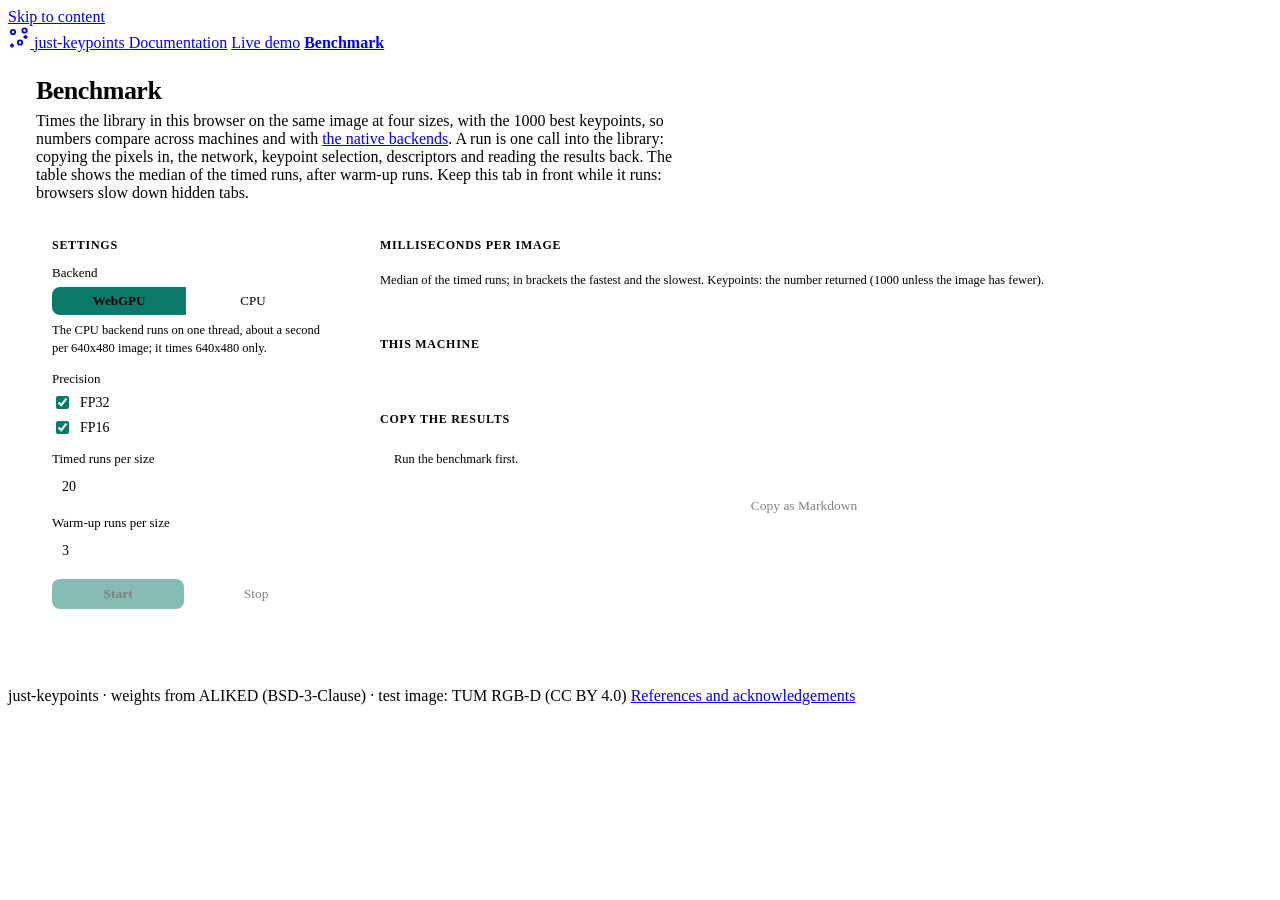
==== docs/_extra/bench/index.html @ a27e04f6 "M7: documentation site with live demo and benchmark page, Cloudflare Pages deploy - docs/: Sphinx + " ====
<!doctype html>
<html lang="en">
<head>
<meta charset="utf-8">
<meta name="viewport" content="width=device-width, initial-scale=1">
<meta name="color-scheme" content="light dark">
<title>Benchmark · just-keypoints</title>
<meta name="description" content="Time ALIKED keypoint and descriptor extraction in your browser on a fixed set of image sizes.">
<link rel="preconnect" href="https://fonts.googleapis.com">
<link rel="preconnect" href="https://fonts.gstatic.com" crossorigin>
<link rel="stylesheet" href="https://fonts.googleapis.com/css2?family=Inter:wght@400;500;600;700&amp;family=IBM+Plex+Mono:wght@400;500&amp;display=swap">
<link rel="stylesheet" href="../_static/jkp.css">
<link rel="stylesheet" href="../app.css">
</head>
<body>
<a class="jk-skip" href="#content">Skip to content</a>
<header class="jk-top">
  <div class="jk-top-in">
    <a class="jk-brand" href="../index.html">
      <svg width="22" height="22" viewBox="0 0 22 22" aria-hidden="true" fill="none" stroke="currentColor" stroke-width="1.8"><circle cx="5" cy="6" r="2.2"></circle><circle cx="16.5" cy="4.5" r="2.2"></circle><circle cx="12" cy="16.5" r="2.2"></circle><path d="M2 19.5h4M4 17.5v4M15.5 11h4M17.5 9v4"></path></svg>
      <span>just-keypoints</span>
    </a>
    <span class="jk-grow"></span>
    <a class="jk-toplink" href="../index.html">Documentation</a>
    <a class="jk-toplink" href="../demo/index.html">Live demo</a>
    <a class="jk-toplink" href="../bench/index.html" aria-current="page"><strong>Benchmark</strong></a>
  </div>
</header>

<main class="app" id="content">
  <h1>Benchmark</h1>
  <p class="lede">Times the library in this browser on the same image at four sizes, with the 1000 best keypoints, so
  numbers compare across machines and with <a href="../accuracy-and-speed.html">the native backends</a>.
  A run is one call into the library: copying the pixels in, the network, keypoint selection, descriptors and
  reading the results back. The table shows the median of the timed runs, after warm-up runs. Keep this tab in
  front while it runs: browsers slow down hidden tabs.</p>

  <div class="banner warn" id="banner" hidden></div>

  <div class="layout">
    <div>
      <section class="panel" aria-labelledby="h-set">
        <h2 id="h-set">Settings</h2>
        <div class="field">
          <span class="label">Backend</span>
          <div class="seg" role="radiogroup" aria-label="Backend">
            <label><input type="radio" name="backend" value="webgpu" checked>WebGPU</label>
            <label><input type="radio" name="backend" value="cpu">CPU</label>
          </div>
          <p class="hint">The CPU backend runs on one thread, about a second per 640x480 image; it times 640x480 only.</p>
        </div>
        <div class="field">
          <span class="label">Precision</span>
          <label class="check"><input type="checkbox" id="fp32" checked>FP32</label>
          <label class="check"><input type="checkbox" id="fp16" checked>FP16 <span class="hint" id="fp16-hint"></span></label>
        </div>
        <div class="field">
          <label for="runs">Timed runs per size</label>
          <input type="number" id="runs" min="1" max="200" value="20">
        </div>
        <div class="field">
          <label for="warmup">Warm-up runs per size</label>
          <input type="number" id="warmup" min="0" max="50" value="3">
        </div>
        <div class="row"><button type="button" class="primary" id="start" disabled>Start</button><button type="button" id="stop" disabled>Stop</button></div>
        <p class="hint" id="progress"></p>
      </section>
    </div>
    <div>
      <section class="panel" aria-labelledby="h-res">
        <h2 id="h-res">Milliseconds per image</h2>
        <table class="t" id="results"><thead></thead><tbody></tbody></table>
        <p class="hint">Median of the timed runs; in brackets the fastest and the slowest. Keypoints: the number
        returned (1000 unless the image has fewer).</p>
      </section>
      <section class="panel" aria-labelledby="h-env">
        <h2 id="h-env">This machine</h2>
        <dl class="kv" id="env"></dl>
      </section>
      <section class="panel" aria-labelledby="h-copy">
        <h2 id="h-copy">Copy the results</h2>
        <pre class="out" id="md">Run the benchmark first.</pre>
        <div class="row"><button type="button" id="copy" disabled>Copy as Markdown</button></div>
      </section>
    </div>
  </div>
</main>

<footer class="jk-foot">
  <div class="jk-foot-in">
    <span>just-keypoints · weights from ALIKED (BSD-3-Clause) · test image: TUM RGB-D (CC BY 4.0)</span>
    <a href="../references.html">References and acknowledgements</a>
  </div>
</footer>
<script type="module" src="bench.js"></script>
</body>
</html>
---- docs/_extra/app.css ----
/* The demo and benchmark pages, on top of the documentation's stylesheet (_static/jkp.css): its colours, type
   and top bar, with a wide layout of controls and results. */

:root { --accent: #0b7a68; --ok: #1a7f37; --bad: #b42318; }
@media (prefers-color-scheme: dark) { :root { --accent: #4fd1b5; --ok: #4ac26b; --bad: #ff7b72; } }

.app { max-width: 1280px; margin: 0 auto; padding: 24px 28px 56px; }
.app h1 { font-size: 26px; font-weight: 700; letter-spacing: -0.02em; margin: 0 0 6px; color: var(--text); }
.app .lede { color: var(--body); margin: 0 0 20px; max-width: 80ch; }
.app .lede a { white-space: nowrap; }

.banner { border-radius: 10px; padding: 12px 16px; margin: 0 0 20px; font-size: 14px; background: var(--tint); color: var(--note-text); }
.banner.warn { background: var(--warn-bg); color: var(--warn-text); }
.banner[hidden] { display: none; }

.layout { display: grid; grid-template-columns: 300px minmax(0, 1fr); gap: 28px; align-items: start; }
@media (max-width: 900px) { .layout { grid-template-columns: minmax(0, 1fr); } }

.panel { border: 1px solid var(--line); border-radius: 12px; padding: 16px; background: var(--page); }
.panel + .panel { margin-top: 16px; }
.panel h2 { font-size: 12px; font-weight: 600; letter-spacing: 0.06em; text-transform: uppercase; color: var(--muted); margin: 0 0 12px; }
.field { margin: 0 0 14px; }
.field:last-child { margin-bottom: 0; }
.field > label, .field > .label { display: flex; justify-content: space-between; gap: 8px; font-size: 13px; font-weight: 500; color: var(--text); margin-bottom: 6px; }
.field output, .field .value { font-family: var(--mono); font-size: 12.5px; color: var(--muted); font-weight: 400; }
.hint { font-size: 12.5px; color: var(--muted); margin: 6px 0 0; line-height: 1.45; }

select, input[type="number"] {
  font: inherit; font-size: 14px; width: 100%; box-sizing: border-box; padding: 6px 10px;
  border: 1px solid var(--field); border-radius: 8px; background: var(--soft); color: var(--text);
}
input[type="range"] { width: 100%; accent-color: var(--accent); margin: 0; }
input[type="checkbox"] { accent-color: var(--accent); }
.check { display: flex; align-items: center; gap: 8px; font-size: 14px; color: var(--text); margin: 0 0 6px; }
.field > label.check { justify-content: flex-start; font-weight: 400; font-size: 14px; }

.seg { display: flex; border: 1px solid var(--field); border-radius: 8px; overflow: hidden; }
.seg label { flex: 1; text-align: center; font-size: 13px; padding: 6px 4px; cursor: pointer; color: var(--body); background: var(--soft); border-left: 1px solid var(--field); }
.seg label:first-child { border-left: 0; }
.seg input { position: absolute; opacity: 0; pointer-events: none; }
.seg label:has(input:checked) { background: var(--accent); color: var(--on-accent); font-weight: 600; }
.seg label:has(input:disabled) { opacity: 0.45; cursor: not-allowed; }
.seg label:has(input:focus-visible) { outline: 2px solid var(--accent); outline-offset: -2px; }

button {
  font: inherit; font-size: 13.5px; font-weight: 500; padding: 7px 12px; border-radius: 8px; cursor: pointer;
  border: 1px solid var(--field); background: var(--page); color: var(--text);
}
button:hover:not(:disabled) { border-color: var(--muted); }
button:disabled { opacity: 0.5; cursor: not-allowed; }
button.primary { background: var(--accent); color: var(--on-accent); border-color: var(--accent); font-weight: 600; }
button.primary:hover:not(:disabled) { filter: brightness(1.08); }
.row { display: flex; gap: 8px; flex-wrap: wrap; }
.row > * { flex: 1 1 auto; }

.slots { display: grid; grid-template-columns: minmax(0, 1fr) minmax(0, 1fr); gap: 10px; }
.slot { border: 1px solid var(--line); border-radius: 10px; padding: 8px; }
.slot .thumb { display: block; width: 100%; aspect-ratio: 4 / 3; border-radius: 6px; background: var(--soft); margin-bottom: 8px; }
.slot .name { font-size: 12px; color: var(--muted); margin-bottom: 6px; white-space: nowrap; overflow: hidden; text-overflow: ellipsis; }
.slot .row { gap: 6px; }
.slot .row button { flex: 1 1 0; min-width: 0; padding: 5px 4px; font-size: 12.5px; }

.stage { position: relative; border: 1px solid var(--line); border-radius: 12px; background: var(--soft); overflow: hidden; min-height: 240px; }
.stage canvas { display: block; width: 100%; height: auto; }
.stage .busy { position: absolute; top: 12px; right: 12px; font-size: 12.5px; padding: 4px 10px; border-radius: 999px; background: var(--page); color: var(--muted); border: 1px solid var(--line); }
.stage .busy[hidden] { display: none; }
.legend { display: flex; flex-wrap: wrap; gap: 6px 18px; font-size: 13px; color: var(--muted); margin: 10px 2px 0; }
.legend b { color: var(--text); font-weight: 600; font-variant-numeric: tabular-nums; }

.stats { margin-top: 18px; display: grid; grid-template-columns: repeat(auto-fit, minmax(min(100%, 280px), 1fr)); gap: 16px; }
.stats .panel + .panel { margin-top: 0; }
table.t { border-collapse: collapse; width: 100%; font-size: 13.5px; font-variant-numeric: tabular-nums; }
table.t th, table.t td { text-align: right; padding: 6px 8px; border-bottom: 1px solid var(--line-soft); white-space: nowrap; }
table.t th:first-child, table.t td:first-child { text-align: left; }
table.t th { color: var(--muted); font-weight: 500; border-bottom: 1px solid var(--line); }
table.t td:first-child { white-space: normal; }
table.t tr.total td { font-weight: 600; color: var(--text); border-bottom: 0; }
dl.kv { display: grid; grid-template-columns: auto 1fr; gap: 6px 14px; margin: 0; font-size: 13.5px; }
dl.kv dt { color: var(--muted); }
dl.kv dd { margin: 0; color: var(--text); overflow-wrap: anywhere; }

.camera { position: fixed; inset: 0; background: rgba(0, 0, 0, 0.72); display: grid; place-items: center; z-index: 20; }
.camera[hidden] { display: none; }
.camera .box { background: var(--page); border-radius: 14px; padding: 14px; width: min(720px, 92vw); }
.camera video { width: 100%; border-radius: 8px; background: #000; display: block; margin-bottom: 12px; }

.ok { color: var(--ok); } .bad { color: var(--bad); }
.mono { font-family: var(--mono); font-size: 12.5px; }
pre.out { font-family: var(--mono); font-size: 12.5px; background: var(--code-bg); border: 1px solid var(--line); border-radius: 10px; padding: 12px 14px; overflow-x: auto; color: var(--text); }

@media (max-width: 760px) { .app { padding: 16px 18px 40px; } }
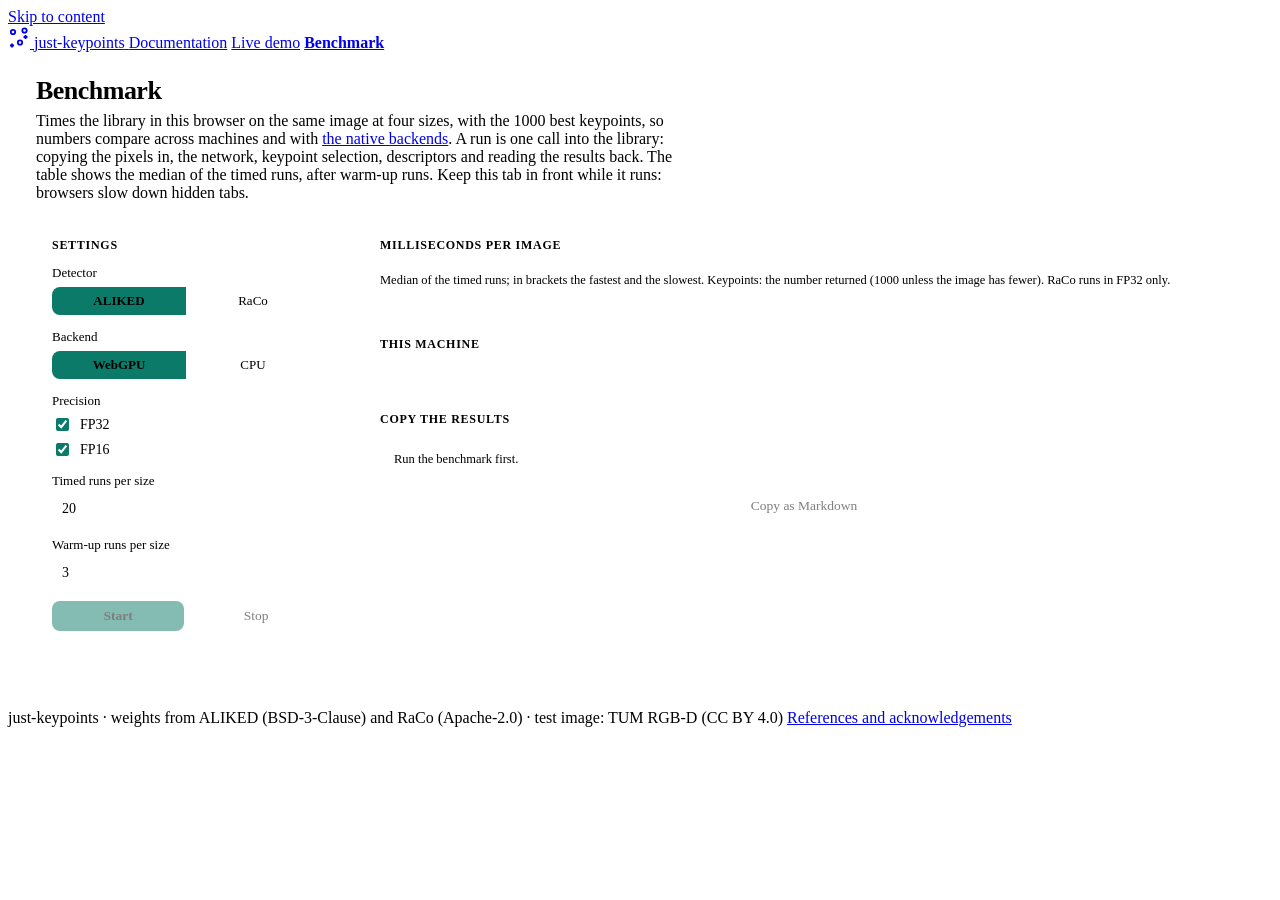
==== commit c9c635eb: "Benchmark page: time RaCo; revalidate the module on every load The benchmark page timed only ALIKED." ====
--- a/docs/_extra/bench/index.html
+++ b/docs/_extra/bench/index.html
@@ -5,7 +5,7 @@
 <meta name="viewport" content="width=device-width, initial-scale=1">
 <meta name="color-scheme" content="light dark">
 <title>Benchmark · just-keypoints</title>
-<meta name="description" content="Time ALIKED keypoint and descriptor extraction in your browser on a fixed set of image sizes.">
+<meta name="description" content="Time ALIKED or RaCo keypoint and descriptor extraction in your browser on a fixed set of image sizes.">
 <link rel="preconnect" href="https://fonts.googleapis.com">
 <link rel="preconnect" href="https://fonts.gstatic.com" crossorigin>
 <link rel="stylesheet" href="https://fonts.googleapis.com/css2?family=Inter:wght@400;500;600;700&amp;family=IBM+Plex+Mono:wght@400;500&amp;display=swap">
@@ -42,12 +42,25 @@
       <section class="panel" aria-labelledby="h-set">
         <h2 id="h-set">Settings</h2>
         <div class="field">
+          <span class="label">Detector</span>
+          <div class="seg" role="radiogroup" aria-label="Detector">
+            <label><input type="radio" name="det" value="aliked" checked>ALIKED</label>
+            <label><input type="radio" name="det" value="raco">RaCo</label>
+          </div>
+          <p class="hint" id="det-hint"></p>
+        </div>
+        <div class="field" id="f-rdesc" hidden>
+          <label class="check"><input type="checkbox" id="rdesc" checked>ALIKED descriptors</label>
+          <p class="hint">RaCo has no descriptors of its own. Checked: ALIKED describes RaCo's keypoints, as in the
+          live demo. Unchecked: keypoints, ranker scores and covariances only.</p>
+        </div>
+        <div class="field">
           <span class="label">Backend</span>
           <div class="seg" role="radiogroup" aria-label="Backend">
             <label><input type="radio" name="backend" value="webgpu" checked>WebGPU</label>
             <label><input type="radio" name="backend" value="cpu">CPU</label>
           </div>
-          <p class="hint">The CPU backend runs on one thread, about a second per 640x480 image; it times 640x480 only.</p>
+          <p class="hint" id="backend-hint"></p>
         </div>
         <div class="field">
           <span class="label">Precision</span>
@@ -71,7 +84,7 @@
         <h2 id="h-res">Milliseconds per image</h2>
         <table class="t" id="results"><thead></thead><tbody></tbody></table>
         <p class="hint">Median of the timed runs; in brackets the fastest and the slowest. Keypoints: the number
-        returned (1000 unless the image has fewer).</p>
+        returned (1000 unless the image has fewer). RaCo runs in FP32 only.</p>
       </section>
       <section class="panel" aria-labelledby="h-env">
         <h2 id="h-env">This machine</h2>
@@ -88,7 +101,7 @@
 
 <footer class="jk-foot">
   <div class="jk-foot-in">
-    <span>just-keypoints · weights from ALIKED (BSD-3-Clause) · test image: TUM RGB-D (CC BY 4.0)</span>
+    <span>just-keypoints · weights from ALIKED (BSD-3-Clause) and RaCo (Apache-2.0) · test image: TUM RGB-D (CC BY 4.0)</span>
     <a href="../references.html">References and acknowledgements</a>
   </div>
 </footer>
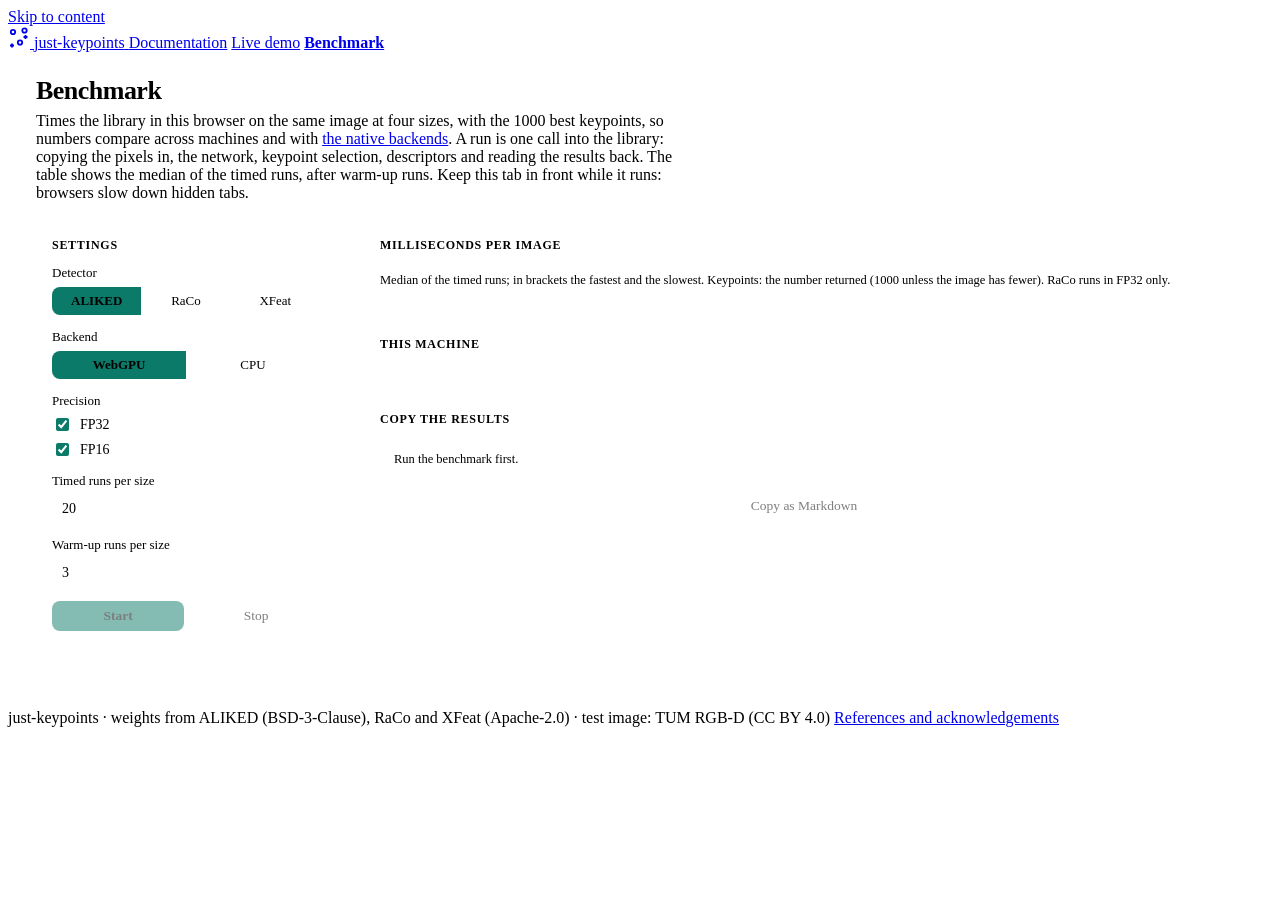
==== commit d3cbc91c: "Benchmark page: XFeat Co-Authored-By: Claude Opus 5.5 <noreply@anthropic.com>" ====
--- a/docs/_extra/bench/index.html
+++ b/docs/_extra/bench/index.html
@@ -5,7 +5,7 @@
 <meta name="viewport" content="width=device-width, initial-scale=1">
 <meta name="color-scheme" content="light dark">
 <title>Benchmark · just-keypoints</title>
-<meta name="description" content="Time ALIKED or RaCo keypoint and descriptor extraction in your browser on a fixed set of image sizes.">
+<meta name="description" content="Time ALIKED, RaCo or XFeat keypoint and descriptor extraction in your browser on a fixed set of image sizes.">
 <link rel="preconnect" href="https://fonts.googleapis.com">
 <link rel="preconnect" href="https://fonts.gstatic.com" crossorigin>
 <link rel="stylesheet" href="https://fonts.googleapis.com/css2?family=Inter:wght@400;500;600;700&amp;family=IBM+Plex+Mono:wght@400;500&amp;display=swap">
@@ -46,6 +46,7 @@
           <div class="seg" role="radiogroup" aria-label="Detector">
             <label><input type="radio" name="det" value="aliked" checked>ALIKED</label>
             <label><input type="radio" name="det" value="raco">RaCo</label>
+            <label><input type="radio" name="det" value="xfeat">XFeat</label>
           </div>
           <p class="hint" id="det-hint"></p>
         </div>
@@ -101,7 +102,7 @@
 
 <footer class="jk-foot">
   <div class="jk-foot-in">
-    <span>just-keypoints · weights from ALIKED (BSD-3-Clause) and RaCo (Apache-2.0) · test image: TUM RGB-D (CC BY 4.0)</span>
+    <span>just-keypoints · weights from ALIKED (BSD-3-Clause), RaCo and XFeat (Apache-2.0) · test image: TUM RGB-D (CC BY 4.0)</span>
     <a href="../references.html">References and acknowledgements</a>
   </div>
 </footer>
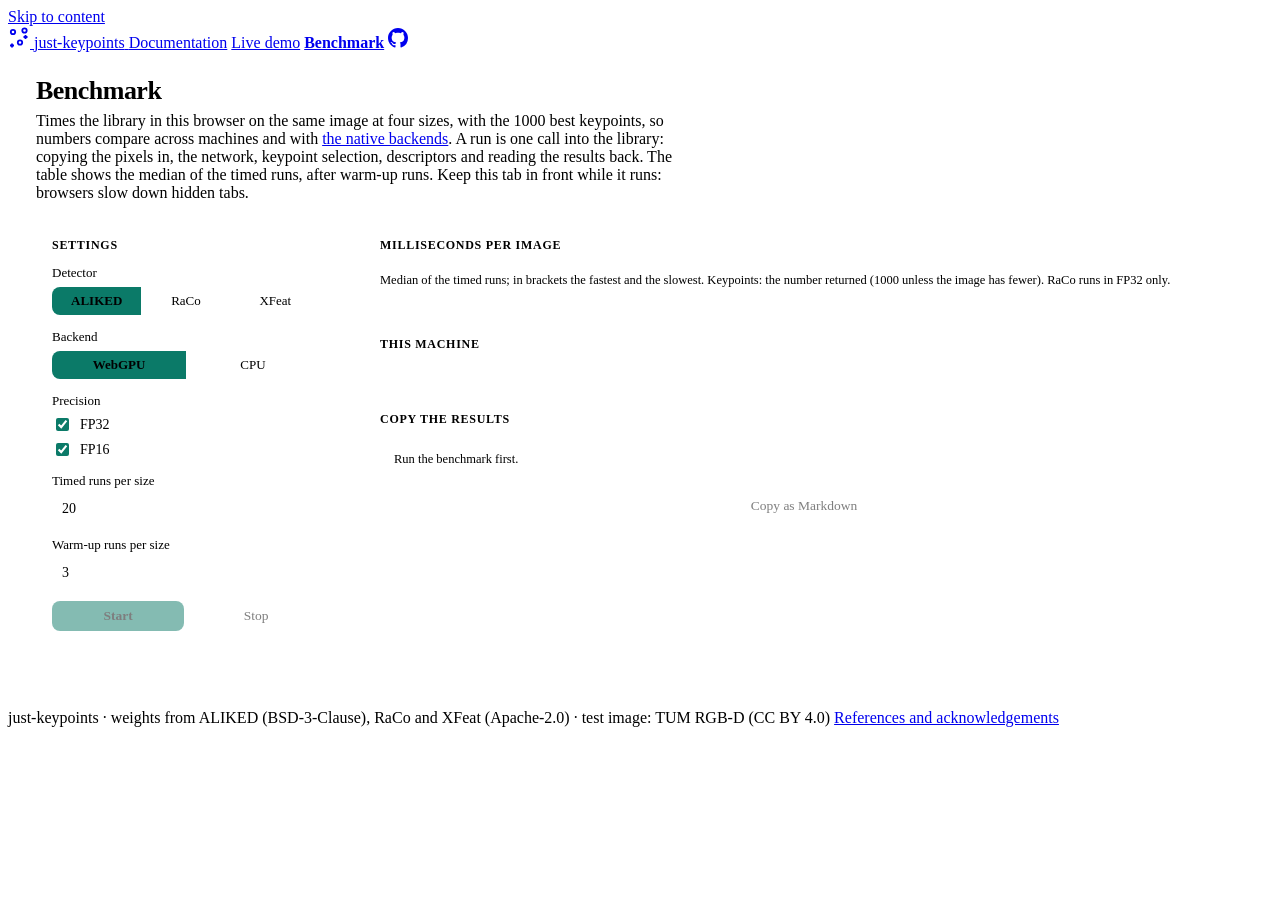
==== commit 245d54a8: "Docs: GitHub link in the top bar; no release for docs-only pushes Co-Authored-By: Claude Opus 5.5 <n" ====
--- a/docs/_extra/bench/index.html
+++ b/docs/_extra/bench/index.html
@@ -24,6 +24,7 @@
     <a class="jk-toplink" href="../index.html">Documentation</a>
     <a class="jk-toplink" href="../demo/index.html">Live demo</a>
     <a class="jk-toplink" href="../bench/index.html" aria-current="page"><strong>Benchmark</strong></a>
+    <a class="jk-toplink jk-gh" href="https://github.com/manlito/just-keypoints" title="just-keypoints on GitHub" aria-label="just-keypoints on GitHub"><svg width="20" height="20" viewBox="0 0 16 16" aria-hidden="true" fill="currentColor"><path d="M8 0C3.58 0 0 3.58 0 8c0 3.54 2.29 6.53 5.47 7.59.4.07.55-.17.55-.38 0-.19-.01-.82-.01-1.49-2.01.37-2.53-.49-2.69-.94-.09-.23-.48-.94-.82-1.13-.28-.15-.68-.52-.01-.53.63-.01 1.08.58 1.23.82.72 1.21 1.87.87 2.33.66.07-.52.28-.87.51-1.07-1.78-.2-3.64-.89-3.64-3.95 0-.87.31-1.59.82-2.15-.08-.2-.36-1.02.08-2.12 0 0 .67-.21 2.2.82.64-.18 1.32-.27 2-.27.68 0 1.36.09 2 .27 1.53-1.04 2.2-.82 2.2-.82.44 1.1.16 1.92.08 2.12.51.56.82 1.27.82 2.15 0 3.07-1.87 3.75-3.65 3.95.29.25.54.73.54 1.48 0 1.07-.01 1.93-.01 2.2 0 .21.15.46.55.38A8.013 8.013 0 0016 8c0-4.42-3.58-8-8-8z"></path></svg></a>
   </div>
 </header>
 
